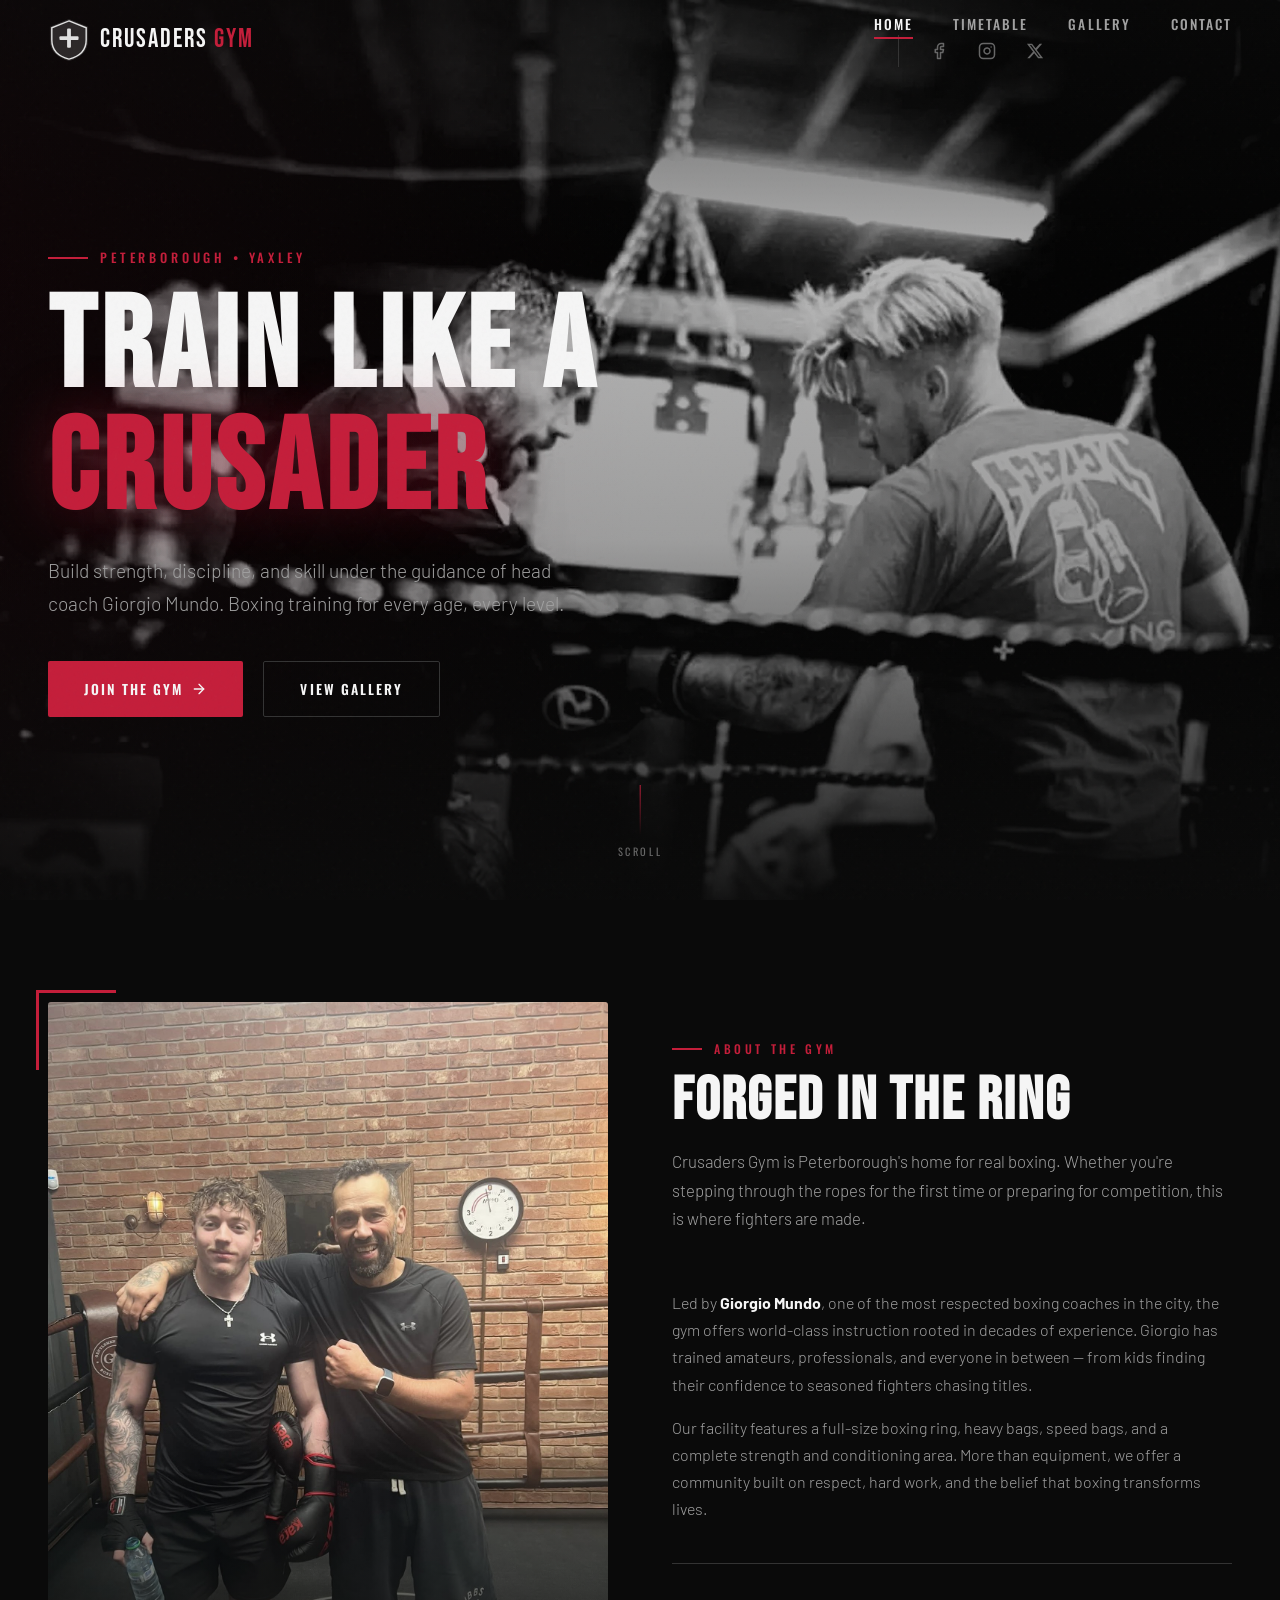
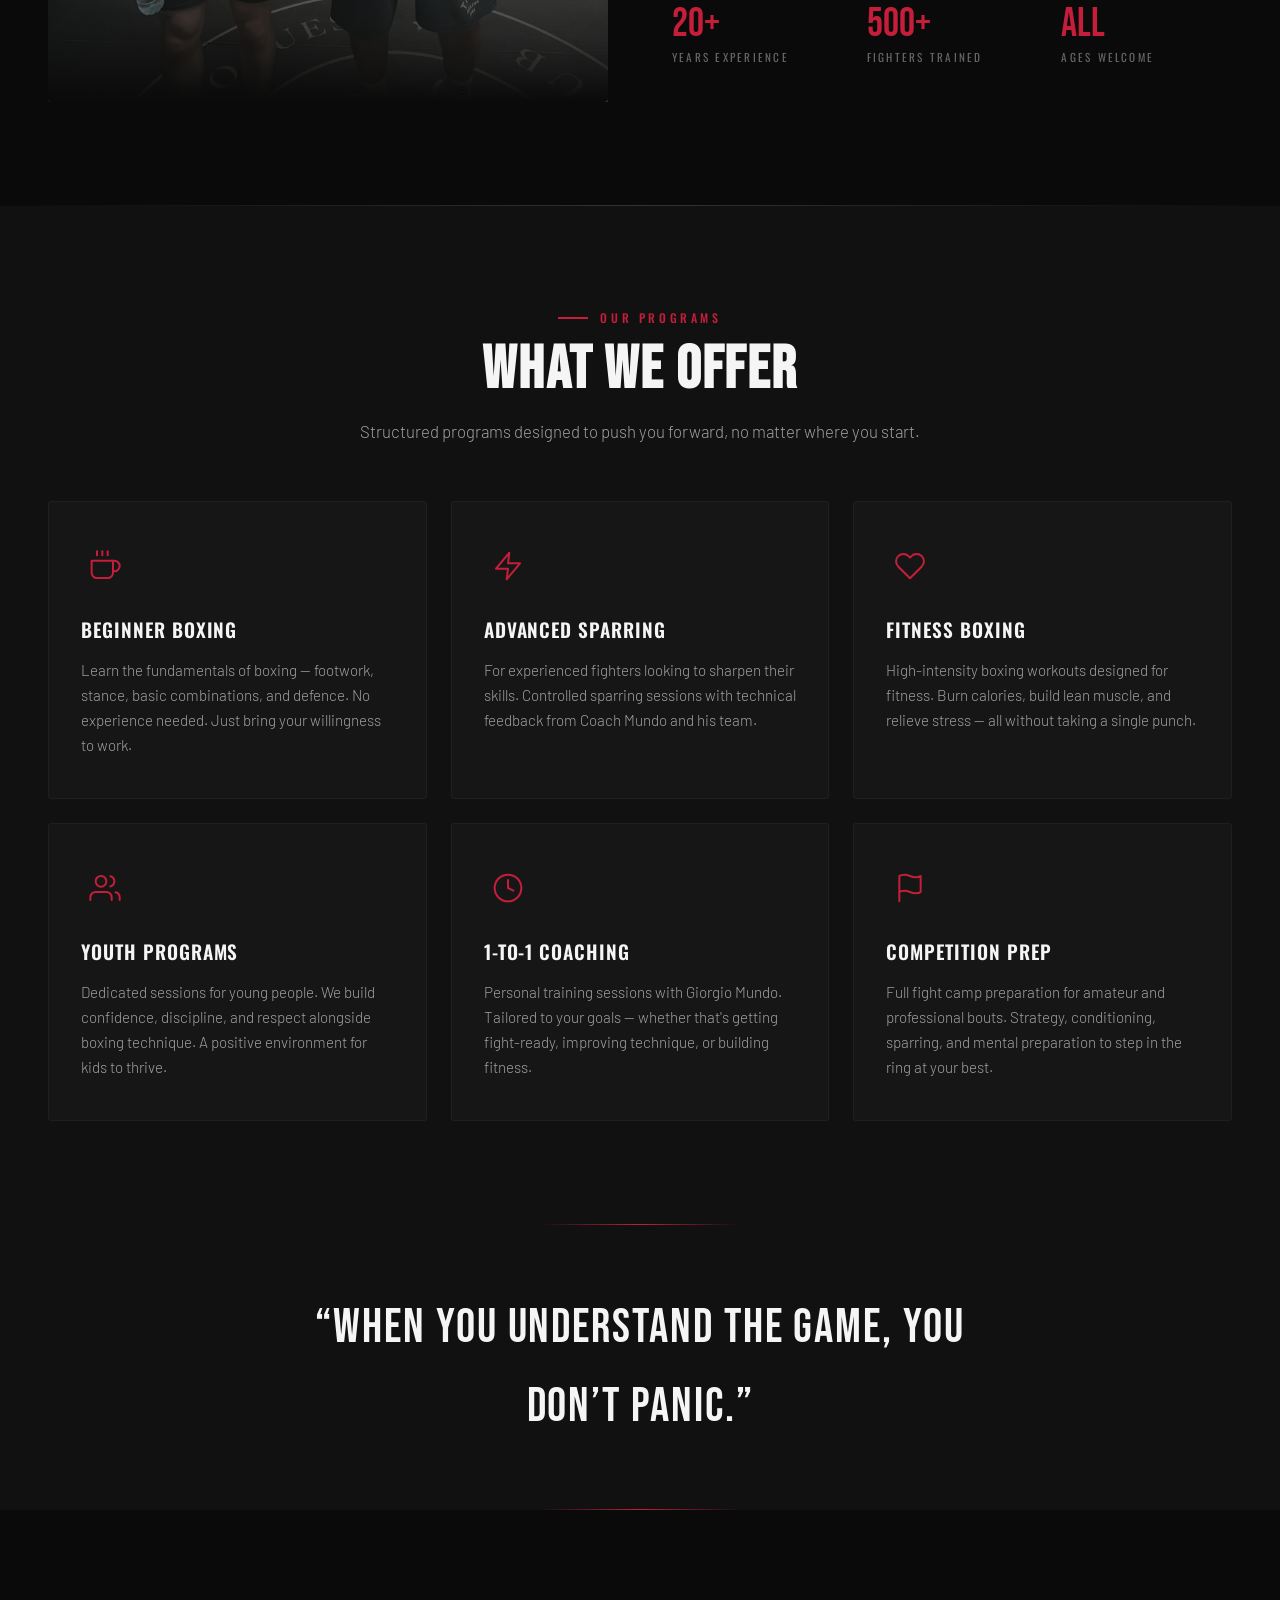
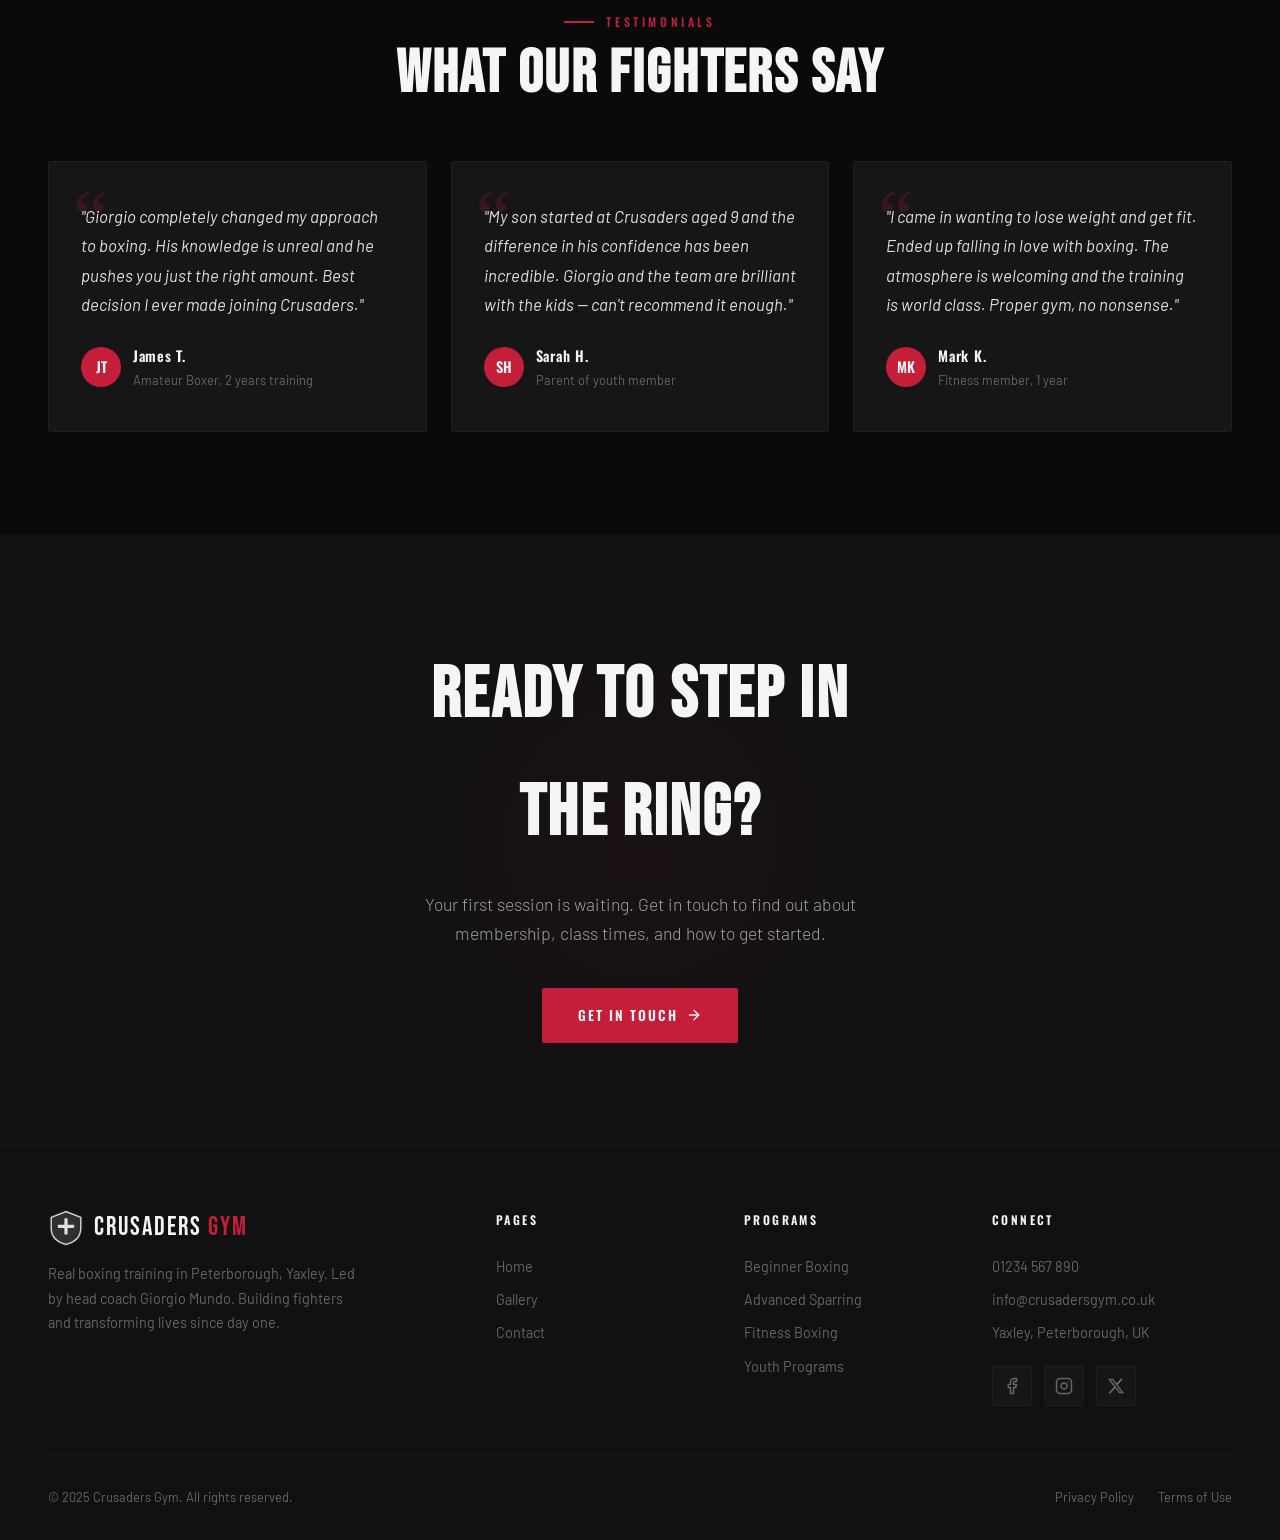
==== index.html @ d71485a3 "Initial commit from local folder with all website files and recent updates" ====
<!DOCTYPE html>
<html lang="en">
<head>
  <meta charset="UTF-8">
  <meta name="viewport" content="width=device-width, initial-scale=1.0">
  <title>Crusaders Gym — Boxing & Fitness in Peterborough, Yaxley</title>
  <meta name="description" content="Crusaders Gym in Peterborough, Yaxley — led by head coach Giorgio Mundo. Expert boxing training for all ages and levels. Build strength, discipline, and skill.">
  <meta name="keywords" content="boxing gym Peterborough, Giorgio Mundo coach, Yaxley boxing, boxing training, fitness boxing, amateur boxing, professional boxing, youth boxing Peterborough">
  <meta name="author" content="Crusaders Gym">

  <!-- Open Graph -->
  <meta property="og:title" content="Crusaders Gym — Train Like a Crusader">
  <meta property="og:description" content="Expert boxing training in Peterborough, Yaxley. Led by head coach Giorgio Mundo. All ages, all levels.">
  <meta property="og:image" content="images/hero.jpg">
  <meta property="og:url" content="https://crusadersgym.co.uk">
  <meta property="og:type" content="website">

  <!-- Twitter Card -->
  <meta name="twitter:card" content="summary_large_image">
  <meta name="twitter:title" content="Crusaders Gym — Train Like a Crusader">
  <meta name="twitter:description" content="Expert boxing training in Peterborough, Yaxley. Led by head coach Giorgio Mundo.">
  <meta name="twitter:image" content="images/hero.jpg">

  <!-- Favicon placeholder -->
  <link rel="icon" type="image/svg+xml" href="data:image/svg+xml,%3Csvg xmlns='http://www.w3.org/2000/svg' viewBox='0 0 100 100'%3E%3Ctext y='.9em' font-size='90'%3E🥊%3C/text%3E%3C/svg%3E">

  <link rel="stylesheet" href="css/styles.css">
</head>
<body>

  <!-- ========== NAVIGATION ========== -->
  <nav class="navbar" role="navigation" aria-label="Main navigation">
    <div class="container">
      <a href="index.html" class="nav-logo" aria-label="Crusaders Gym Home">
        <!-- Shield / Cross icon -->
        <svg class="nav-logo-icon" viewBox="0 0 40 44" xmlns="http://www.w3.org/2000/svg" aria-hidden="true">
          <path d="M20 0L40 8v14c0 12-8.5 19-20 22C8.5 41 0 34 0 22V8L20 0z" fill="currentColor" opacity="0.15"/>
          <path d="M20 2L38 9.2v12.8c0 11-7.8 17.4-18 20-10.2-2.6-18-9-18-20V9.2L20 2z" fill="none" stroke="currentColor" stroke-width="1.5"/>
          <rect x="18" y="10" width="4" height="20" rx="1" fill="currentColor"/>
          <rect x="10" y="18" width="20" height="4" rx="1" fill="currentColor"/>
        </svg>
        <div class="nav-logo-text">CRUSADERS <span>GYM</span></div>
      </a>

      <button class="nav-toggle" aria-label="Toggle navigation" aria-expanded="false">
        <span></span><span></span><span></span>
      </button>

      <div class="nav-menu">
        <div class="nav-links">
          <a href="index.html" class="active">Home</a>
          <a href="timetable.html">Timetable</a>
          <a href="gallery.html">Gallery</a>
          <a href="contact.html">Contact</a>
        </div>
        <div class="nav-social">
          <a href="#" aria-label="Facebook" target="_blank" rel="noopener noreferrer">
            <svg viewBox="0 0 24 24" fill="none" stroke="currentColor" stroke-width="2" stroke-linecap="round" stroke-linejoin="round"><path d="M18 2h-3a5 5 0 0 0-5 5v3H7v4h3v8h4v-8h3l1-4h-4V7a1 1 0 0 1 1-1h3z"></path></svg>
          </a>
          <a href="#" aria-label="Instagram" target="_blank" rel="noopener noreferrer">
            <svg viewBox="0 0 24 24" fill="none" stroke="currentColor" stroke-width="2" stroke-linecap="round" stroke-linejoin="round"><rect x="2" y="2" width="20" height="20" rx="5" ry="5"></rect><path d="M16 11.37A4 4 0 1 1 12.63 8 4 4 0 0 1 16 11.37z"></path><line x1="17.5" y1="6.5" x2="17.51" y2="6.5"></line></svg>
          </a>
          <a href="#" aria-label="X (Twitter)" target="_blank" rel="noopener noreferrer">
            <svg viewBox="0 0 24 24" fill="currentColor"><path d="M18.244 2.25h3.308l-7.227 8.26 8.502 11.24H16.17l-5.214-6.817L4.99 21.75H1.68l7.73-8.835L1.254 2.25H8.08l4.713 6.231zm-1.161 17.52h1.833L7.084 4.126H5.117z"/></svg>
          </a>
        </div>
      </div>
    </div>
  </nav>

  <!-- ========== HERO ========== -->
  <section class="hero" aria-label="Welcome to Crusaders Gym">
    <div class="hero-bg">
      <img src="images/hero.webp" alt="Boxing training at Crusaders Gym" width="1920" height="1080">
    </div>
    <div class="container hero-content">
      <div class="hero-label">Peterborough &bull; Yaxley</div>
      <h1 class="hero-title">
        TRAIN LIKE A<br>
        <span>CRUSADER</span>
      </h1>
      <p class="hero-subtitle">Build strength, discipline, and skill under the guidance of head coach Giorgio Mundo. Boxing training for every age, every level.</p>
      <div class="hero-cta-group">
        <a href="contact.html" class="btn btn-primary">
          Join the Gym
          <svg viewBox="0 0 24 24" fill="none" stroke="currentColor" stroke-width="2" stroke-linecap="round" stroke-linejoin="round"><line x1="5" y1="12" x2="19" y2="12"></line><polyline points="12 5 19 12 12 19"></polyline></svg>
        </a>
        <a href="gallery.html" class="btn btn-outline">View Gallery</a>
      </div>
    </div>
    <div class="hero-scroll" aria-hidden="true">
      <div class="hero-scroll-line"></div>
      <span>Scroll</span>
    </div>
  </section>

  <!-- ========== ABOUT ========== -->
  <section class="section about" id="about">
    <div class="container">
      <div class="about-grid">
        <div class="about-image-wrapper reveal">
          <div class="about-image-accent" aria-hidden="true"></div>
          <div class="about-image">
            <img src="images/gallery-02.jpg" alt="Giorgio Mundo coaching a young boxer at Crusaders Gym" loading="lazy" width="600" height="750">
          </div>
        </div>
        <div>
          <div class="section-header reveal">
            <div class="section-label">About the Gym</div>
            <h2 class="section-title">FORGED IN THE RING</h2>
            <p class="section-desc">Crusaders Gym is Peterborough's home for real boxing. Whether you're stepping through the ropes for the first time or preparing for competition, this is where fighters are made.</p>
          </div>
          <div class="reveal reveal-delay-1">
            <p style="color: var(--color-gray-300); margin-bottom: 1rem; font-weight: 300; line-height: 1.7;">
              Led by <strong style="color: var(--color-white);">Giorgio Mundo</strong>, one of the most respected boxing coaches in the city, the gym offers world-class instruction rooted in decades of experience. Giorgio has trained amateurs, professionals, and everyone in between — from kids finding their confidence to seasoned fighters chasing titles.
            </p>
            <p style="color: var(--color-gray-300); font-weight: 300; line-height: 1.7;">
              Our facility features a full-size boxing ring, heavy bags, speed bags, and a complete strength and conditioning area. More than equipment, we offer a community built on respect, hard work, and the belief that boxing transforms lives.
            </p>
          </div>
          <div class="about-stats reveal reveal-delay-2">
            <div>
              <div class="about-stat-number">20+</div>
              <div class="about-stat-label">Years Experience</div>
            </div>
            <div>
              <div class="about-stat-number">500+</div>
              <div class="about-stat-label">Fighters Trained</div>
            </div>
            <div>
              <div class="about-stat-number">All</div>
              <div class="about-stat-label">Ages Welcome</div>
            </div>
          </div>
        </div>
      </div>
    </div>
  </section>

  <div class="section-divider"></div>

  <!-- ========== SERVICES ========== -->
  <section class="section services" id="services">
    <div class="container">
      <div class="section-header reveal" style="text-align:center; max-width:600px; margin-left:auto; margin-right:auto;">
        <div class="section-label" style="justify-content:center;">Our Programs</div>
        <h2 class="section-title">WHAT WE OFFER</h2>
        <p class="section-desc" style="margin-left:auto; margin-right:auto;">Structured programs designed to push you forward, no matter where you start.</p>
      </div>

      <div class="services-grid">
        <!-- Card 1 -->
        <div class="service-card reveal">
          <div class="service-icon" aria-hidden="true">
            <svg viewBox="0 0 24 24" fill="none" stroke="currentColor" stroke-width="1.5" stroke-linecap="round" stroke-linejoin="round"><path d="M18 8h1a4 4 0 0 1 0 8h-1"></path><path d="M2 8h16v9a4 4 0 0 1-4 4H6a4 4 0 0 1-4-4V8z"></path><line x1="6" y1="1" x2="6" y2="4"></line><line x1="10" y1="1" x2="10" y2="4"></line><line x1="14" y1="1" x2="14" y2="4"></line></svg>
          </div>
          <h3>Beginner Boxing</h3>
          <p>Learn the fundamentals of boxing — footwork, stance, basic combinations, and defence. No experience needed. Just bring your willingness to work.</p>
        </div>

        <!-- Card 2 -->
        <div class="service-card reveal reveal-delay-1">
          <div class="service-icon" aria-hidden="true">
            <svg viewBox="0 0 24 24" fill="none" stroke="currentColor" stroke-width="1.5" stroke-linecap="round" stroke-linejoin="round"><polygon points="13 2 3 14 12 14 11 22 21 10 12 10 13 2"></polygon></svg>
          </div>
          <h3>Advanced Sparring</h3>
          <p>For experienced fighters looking to sharpen their skills. Controlled sparring sessions with technical feedback from Coach Mundo and his team.</p>
        </div>

        <!-- Card 3 -->
        <div class="service-card reveal reveal-delay-2">
          <div class="service-icon" aria-hidden="true">
            <svg viewBox="0 0 24 24" fill="none" stroke="currentColor" stroke-width="1.5" stroke-linecap="round" stroke-linejoin="round"><path d="M20.84 4.61a5.5 5.5 0 0 0-7.78 0L12 5.67l-1.06-1.06a5.5 5.5 0 0 0-7.78 7.78l1.06 1.06L12 21.23l7.78-7.78 1.06-1.06a5.5 5.5 0 0 0 0-7.78z"></path></svg>
          </div>
          <h3>Fitness Boxing</h3>
          <p>High-intensity boxing workouts designed for fitness. Burn calories, build lean muscle, and relieve stress — all without taking a single punch.</p>
        </div>

        <!-- Card 4 -->
        <div class="service-card reveal reveal-delay-3">
          <div class="service-icon" aria-hidden="true">
            <svg viewBox="0 0 24 24" fill="none" stroke="currentColor" stroke-width="1.5" stroke-linecap="round" stroke-linejoin="round"><path d="M17 21v-2a4 4 0 0 0-4-4H5a4 4 0 0 0-4 4v2"></path><circle cx="9" cy="7" r="4"></circle><path d="M23 21v-2a4 4 0 0 0-3-3.87"></path><path d="M16 3.13a4 4 0 0 1 0 7.75"></path></svg>
          </div>
          <h3>Youth Programs</h3>
          <p>Dedicated sessions for young people. We build confidence, discipline, and respect alongside boxing technique. A positive environment for kids to thrive.</p>
        </div>

        <!-- Card 5 -->
        <div class="service-card reveal reveal-delay-2">
          <div class="service-icon" aria-hidden="true">
            <svg viewBox="0 0 24 24" fill="none" stroke="currentColor" stroke-width="1.5" stroke-linecap="round" stroke-linejoin="round"><circle cx="12" cy="12" r="10"></circle><polyline points="12 6 12 12 16 14"></polyline></svg>
          </div>
          <h3>1-to-1 Coaching</h3>
          <p>Personal training sessions with Giorgio Mundo. Tailored to your goals — whether that's getting fight-ready, improving technique, or building fitness.</p>
        </div>

        <!-- Card 6 -->
        <div class="service-card reveal reveal-delay-3">
          <div class="service-icon" aria-hidden="true">
            <svg viewBox="0 0 24 24" fill="none" stroke="currentColor" stroke-width="1.5" stroke-linecap="round" stroke-linejoin="round"><path d="M4 15s1-1 4-1 5 2 8 2 4-1 4-1V3s-1 1-4 1-5-2-8-2-4 1-4 1z"></path><line x1="4" y1="22" x2="4" y2="15"></line></svg>
          </div>
          <h3>Competition Prep</h3>
          <p>Full fight camp preparation for amateur and professional bouts. Strategy, conditioning, sparring, and mental preparation to step in the ring at your best.</p>
        </div>
      </div>
    </div>
  </section>

  <!-- ========== QUOTE BANNER ========== -->
  <div class="quote-banner">
    <div class="container reveal">
      <p class="quote-text">&ldquo;When you understand the game, you don&rsquo;t panic.&rdquo;</p>
    </div>
  </div>

  <!-- ========== TESTIMONIALS ========== -->
  <section class="section testimonials" id="testimonials">
    <div class="container">
      <div class="section-header reveal" style="text-align:center; max-width:600px; margin-left:auto; margin-right:auto;">
        <div class="section-label" style="justify-content:center;">Testimonials</div>
        <h2 class="section-title">WHAT OUR FIGHTERS SAY</h2>
      </div>

      <div class="testimonials-track">
        <div class="testimonial-card reveal">
          <p class="testimonial-text">"Giorgio completely changed my approach to boxing. His knowledge is unreal and he pushes you just the right amount. Best decision I ever made joining Crusaders."</p>
          <div class="testimonial-author">
            <div class="testimonial-avatar">JT</div>
            <div>
              <div class="testimonial-name">James T.</div>
              <div class="testimonial-role">Amateur Boxer, 2 years training</div>
            </div>
          </div>
        </div>

        <div class="testimonial-card reveal reveal-delay-1">
          <p class="testimonial-text">"My son started at Crusaders aged 9 and the difference in his confidence has been incredible. Giorgio and the team are brilliant with the kids — can't recommend it enough."</p>
          <div class="testimonial-author">
            <div class="testimonial-avatar">SH</div>
            <div>
              <div class="testimonial-name">Sarah H.</div>
              <div class="testimonial-role">Parent of youth member</div>
            </div>
          </div>
        </div>

        <div class="testimonial-card reveal reveal-delay-2">
          <p class="testimonial-text">"I came in wanting to lose weight and get fit. Ended up falling in love with boxing. The atmosphere is welcoming and the training is world class. Proper gym, no nonsense."</p>
          <div class="testimonial-author">
            <div class="testimonial-avatar">MK</div>
            <div>
              <div class="testimonial-name">Mark K.</div>
              <div class="testimonial-role">Fitness member, 1 year</div>
            </div>
          </div>
        </div>
      </div>
    </div>
  </section>

  <!-- ========== CTA ========== -->
  <section class="section cta-section">
    <div class="container reveal">
      <h2 class="cta-title">READY TO STEP IN<br>THE RING?</h2>
      <p class="cta-text">Your first session is waiting. Get in touch to find out about membership, class times, and how to get started.</p>
      <a href="contact.html" class="btn btn-primary">
        Get In Touch
        <svg viewBox="0 0 24 24" fill="none" stroke="currentColor" stroke-width="2" stroke-linecap="round" stroke-linejoin="round"><line x1="5" y1="12" x2="19" y2="12"></line><polyline points="12 5 19 12 12 19"></polyline></svg>
      </a>
    </div>
  </section>

  <!-- ========== FOOTER ========== -->
  <footer class="footer" role="contentinfo">
    <div class="container">
      <div class="footer-top">
        <div>
          <a href="index.html" class="nav-logo" aria-label="Crusaders Gym Home">
            <svg class="nav-logo-icon" viewBox="0 0 40 44" xmlns="http://www.w3.org/2000/svg" aria-hidden="true" style="width:36px;height:36px;">
              <path d="M20 0L40 8v14c0 12-8.5 19-20 22C8.5 41 0 34 0 22V8L20 0z" fill="currentColor" opacity="0.15"/>
              <path d="M20 2L38 9.2v12.8c0 11-7.8 17.4-18 20-10.2-2.6-18-9-18-20V9.2L20 2z" fill="none" stroke="currentColor" stroke-width="1.5"/>
              <rect x="18" y="10" width="4" height="20" rx="1" fill="currentColor"/>
              <rect x="10" y="18" width="20" height="4" rx="1" fill="currentColor"/>
            </svg>
            <div class="nav-logo-text">CRUSADERS <span>GYM</span></div>
          </a>
          <p class="footer-brand-text">Real boxing training in Peterborough, Yaxley. Led by head coach Giorgio Mundo. Building fighters and transforming lives since day one.</p>
        </div>
        <div>
          <div class="footer-heading">Pages</div>
          <div class="footer-links">
            <a href="index.html">Home</a>
            <a href="gallery.html">Gallery</a>
            <a href="contact.html">Contact</a>
          </div>
        </div>
        <div>
          <div class="footer-heading">Programs</div>
          <div class="footer-links">
            <a href="contact.html">Beginner Boxing</a>
            <a href="contact.html">Advanced Sparring</a>
            <a href="contact.html">Fitness Boxing</a>
            <a href="contact.html">Youth Programs</a>
          </div>
        </div>
        <div>
          <div class="footer-heading">Connect</div>
          <div class="footer-links">
            <a href="tel:+441234567890">01234 567 890</a>
            <a href="mailto:info@crusadersgym.co.uk">info@crusadersgym.co.uk</a>
            <a>Yaxley, Peterborough, UK</a>
          </div>
          <div class="footer-social">
            <a href="#" aria-label="Facebook" target="_blank" rel="noopener noreferrer">
              <svg viewBox="0 0 24 24" fill="none" stroke="currentColor" stroke-width="2" stroke-linecap="round" stroke-linejoin="round"><path d="M18 2h-3a5 5 0 0 0-5 5v3H7v4h3v8h4v-8h3l1-4h-4V7a1 1 0 0 1 1-1h3z"></path></svg>
            </a>
            <a href="#" aria-label="Instagram" target="_blank" rel="noopener noreferrer">
              <svg viewBox="0 0 24 24" fill="none" stroke="currentColor" stroke-width="2" stroke-linecap="round" stroke-linejoin="round"><rect x="2" y="2" width="20" height="20" rx="5" ry="5"></rect><path d="M16 11.37A4 4 0 1 1 12.63 8 4 4 0 0 1 16 11.37z"></path><line x1="17.5" y1="6.5" x2="17.51" y2="6.5"></line></svg>
            </a>
            <a href="#" aria-label="X (Twitter)" target="_blank" rel="noopener noreferrer">
              <svg viewBox="0 0 24 24" fill="currentColor"><path d="M18.244 2.25h3.308l-7.227 8.26 8.502 11.24H16.17l-5.214-6.817L4.99 21.75H1.68l7.73-8.835L1.254 2.25H8.08l4.713 6.231zm-1.161 17.52h1.833L7.084 4.126H5.117z"/></svg>
            </a>
          </div>
        </div>
      </div>
      <div class="footer-bottom">
        <p class="footer-copy">&copy; 2025 Crusaders Gym. All rights reserved.</p>
        <div class="footer-legal">
          <a href="#">Privacy Policy</a>
          <a href="#">Terms of Use</a>
        </div>
      </div>
    </div>
  </footer>

  <script src="js/script.js"></script>
</body>
</html>
---- css/styles.css ----
/* ============================================
   CRUSADERS GYM - Peterborough, Yaxley
   Main Stylesheet
   ============================================ */

/* --- Google Fonts Import --- */
@import url('https://fonts.googleapis.com/css2?family=Oswald:wght@300;400;500;600;700&family=Barlow:wght@300;400;500;600;700&family=Bebas+Neue&display=swap');

/* --- CSS Custom Properties --- */
:root {
  --color-bg: #0a0a0a;
  --color-bg-alt: #111111;
  --color-bg-card: #161616;
  --color-bg-card-hover: #1c1c1c;
  --color-red: #c41e3a;
  --color-red-dark: #9a1830;
  --color-red-glow: rgba(196, 30, 58, 0.35);
  --color-gold: #d4a853;
  --color-gold-dim: rgba(212, 168, 83, 0.15);
  --color-white: #f5f5f5;
  --color-gray-100: #e0e0e0;
  --color-gray-300: #a0a0a0;
  --color-gray-500: #666666;
  --color-gray-700: #333333;
  --color-gray-900: #1a1a1a;

  --font-heading: 'Oswald', sans-serif;
  --font-display: 'Bebas Neue', sans-serif;
  --font-body: 'Barlow', sans-serif;

  --nav-height: 80px;
  --max-width: 1280px;
  --section-pad: clamp(4rem, 8vw, 8rem);

  --ease-out-expo: cubic-bezier(0.16, 1, 0.3, 1);
  --ease-out-back: cubic-bezier(0.34, 1.56, 0.64, 1);
}

/* --- Reset & Base --- */
*,
*::before,
*::after {
  margin: 0;
  padding: 0;
  box-sizing: border-box;
}

html {
  scroll-behavior: smooth;
  -webkit-text-size-adjust: 100%;
}

body {
  font-family: var(--font-body);
  font-weight: 400;
  color: var(--color-gray-100);
  background-color: var(--color-bg);
  line-height: 1.65;
  overflow-x: hidden;
  -webkit-font-smoothing: antialiased;
  -moz-osx-font-smoothing: grayscale;
}

img {
  display: block;
  max-width: 100%;
  height: auto;
}

a {
  color: inherit;
  text-decoration: none;
}

ul, ol {
  list-style: none;
}

button {
  border: none;
  background: none;
  cursor: pointer;
  font-family: inherit;
  color: inherit;
}

::selection {
  background: var(--color-red);
  color: var(--color-white);
}

/* --- Utility --- */
.container {
  width: 100%;
  max-width: var(--max-width);
  margin: 0 auto;
  padding: 0 clamp(1.25rem, 4vw, 3rem);
}

.sr-only {
  position: absolute;
  width: 1px;
  height: 1px;
  padding: 0;
  margin: -1px;
  overflow: hidden;
  clip: rect(0, 0, 0, 0);
  white-space: nowrap;
  border: 0;
}

/* --- Grain Overlay (atmospheric texture) --- */
body::after {
  content: '';
  position: fixed;
  inset: 0;
  background-image: url("data:image/svg+xml,%3Csvg viewBox='0 0 256 256' xmlns='http://www.w3.org/2000/svg'%3E%3Cfilter id='n'%3E%3CfeTurbulence type='fractalNoise' baseFrequency='0.85' numOctaves='4' stitchTiles='stitch'/%3E%3C/filter%3E%3Crect width='100%25' height='100%25' filter='url(%23n)' opacity='0.04'/%3E%3C/svg%3E");
  pointer-events: none;
  z-index: 9999;
  opacity: 0.5;
}

/* ============================================
   NAVIGATION
   ============================================ */
.navbar {
  position: fixed;
  top: 0;
  left: 0;
  width: 100%;
  height: var(--nav-height);
  z-index: 1000;
  transition: background 0.4s ease, box-shadow 0.4s ease;
}

.navbar.scrolled {
  background: rgba(10, 10, 10, 0.95);
  backdrop-filter: blur(12px);
  -webkit-backdrop-filter: blur(12px);
  box-shadow: 0 1px 0 rgba(196, 30, 58, 0.2);
}

.navbar .container {
  display: flex;
  align-items: center;
  justify-content: space-between;
  height: 100%;
}

.nav-logo {
  display: flex;
  align-items: center;
  gap: 0.6rem;
  z-index: 1001;
}

.nav-logo-icon {
  width: 42px;
  height: 42px;
  fill: var(--color-red);
  transition: transform 0.3s var(--ease-out-back);
}

.nav-logo:hover .nav-logo-icon {
  transform: scale(1.1);
}

.nav-logo-text {
  font-family: var(--font-display);
  font-size: 1.6rem;
  letter-spacing: 0.08em;
  color: var(--color-white);
  line-height: 1;
}

.nav-logo-text span {
  color: var(--color-red);
}

.nav-links {
  display: flex;
  align-items: center;
  gap: 2.5rem;
}

.nav-links a {
  font-family: var(--font-heading);
  font-size: 0.85rem;
  font-weight: 500;
  letter-spacing: 0.15em;
  text-transform: uppercase;
  color: var(--color-gray-300);
  position: relative;
  transition: color 0.3s ease;
}

.nav-links a::after {
  content: '';
  position: absolute;
  bottom: -4px;
  left: 0;
  width: 0;
  height: 2px;
  background: var(--color-red);
  transition: width 0.3s var(--ease-out-expo);
}

.nav-links a:hover,
.nav-links a.active {
  color: var(--color-white);
}

.nav-links a:hover::after,
.nav-links a.active::after {
  width: 100%;
}

.nav-social {
  display: flex;
  gap: 1rem;
  margin-left: 1.5rem;
  padding-left: 1.5rem;
  border-left: 1px solid var(--color-gray-700);
}

.nav-social a {
  display: flex;
  align-items: center;
  justify-content: center;
  width: 32px;
  height: 32px;
  color: var(--color-gray-500);
  transition: color 0.3s ease, transform 0.3s var(--ease-out-back);
}

.nav-social a:hover {
  color: var(--color-red);
  transform: translateY(-2px);
}

.nav-social svg {
  width: 18px;
  height: 18px;
}

/* Mobile Menu Toggle */
.nav-toggle {
  display: none;
  flex-direction: column;
  gap: 5px;
  width: 28px;
  padding: 4px 0;
  z-index: 1001;
}

.nav-toggle span {
  display: block;
  height: 2px;
  background: var(--color-white);
  border-radius: 2px;
  transition: transform 0.3s ease, opacity 0.3s ease;
}

.nav-toggle.active span:nth-child(1) {
  transform: translateY(7px) rotate(45deg);
}

.nav-toggle.active span:nth-child(2) {
  opacity: 0;
}

.nav-toggle.active span:nth-child(3) {
  transform: translateY(-7px) rotate(-45deg);
}

/* Mobile Nav */
@media (max-width: 900px) {
  .nav-toggle {
    display: flex;
  }

  .nav-menu {
    position: fixed;
    inset: 0;
    background: rgba(10, 10, 10, 0.98);
    backdrop-filter: blur(20px);
    display: flex;
    flex-direction: column;
    align-items: center;
    justify-content: center;
    gap: 0;
    opacity: 0;
    visibility: hidden;
    transition: opacity 0.4s ease, visibility 0.4s ease;
    z-index: 1000;
  }

  .nav-menu.open {
    opacity: 1;
    visibility: visible;
  }

  .nav-links {
    flex-direction: column;
    gap: 0;
  }

  .nav-links a {
    font-size: 2rem;
    font-family: var(--font-display);
    letter-spacing: 0.12em;
    padding: 0.8rem 0;
    transform: translateY(20px);
    opacity: 0;
    transition: color 0.3s ease, transform 0.5s var(--ease-out-expo), opacity 0.5s ease;
  }

  .nav-menu.open .nav-links a {
    transform: translateY(0);
    opacity: 1;
  }

  .nav-menu.open .nav-links a:nth-child(1) { transition-delay: 0.1s; }
  .nav-menu.open .nav-links a:nth-child(2) { transition-delay: 0.15s; }
  .nav-menu.open .nav-links a:nth-child(3) { transition-delay: 0.2s; }

  .nav-social {
    margin-left: 0;
    padding-left: 0;
    border-left: none;
    margin-top: 2rem;
    padding-top: 2rem;
    border-top: 1px solid var(--color-gray-700);
    transform: translateY(20px);
    opacity: 0;
    transition: transform 0.5s var(--ease-out-expo) 0.3s, opacity 0.5s ease 0.3s;
  }

  .nav-menu.open .nav-social {
    transform: translateY(0);
    opacity: 1;
  }
}

/* ============================================
   HERO SECTION
   ============================================ */
.hero {
  position: relative;
  min-height: 100vh;
  display: flex;
  align-items: center;
  overflow: hidden;
}

.hero-bg {
  position: absolute;
  inset: 0;
  z-index: 0;
}

.hero-bg img {
  width: 100%;
  height: 100%;
  object-fit: cover;
  object-position: center 30%;
  filter: grayscale(0.3) contrast(1.1);
}

.hero-bg::after {
  content: '';
  position: absolute;
  inset: 0;
  background:
    linear-gradient(180deg,
      rgba(10,10,10,0.7) 0%,
      rgba(10,10,10,0.3) 30%,
      rgba(10,10,10,0.4) 60%,
      rgba(10,10,10,0.95) 100%
    ),
    linear-gradient(90deg,
      rgba(196,30,58,0.08) 0%,
      transparent 50%
    );
}

.hero-content {
  position: relative;
  z-index: 1;
  padding-top: calc(var(--nav-height) + 3rem);
  padding-bottom: 4rem;
}

.hero-label {
  font-family: var(--font-heading);
  font-size: 0.8rem;
  font-weight: 500;
  letter-spacing: 0.3em;
  text-transform: uppercase;
  color: var(--color-red);
  margin-bottom: 1.25rem;
  display: flex;
  align-items: center;
  gap: 0.75rem;
}

.hero-label::before {
  content: '';
  width: 40px;
  height: 2px;
  background: var(--color-red);
}

.hero-title {
  font-family: var(--font-display);
  font-size: clamp(3.5rem, 10vw, 8rem);
  line-height: 0.95;
  letter-spacing: 0.04em;
  color: var(--color-white);
  margin-bottom: 1.5rem;
}

.hero-title span {
  display: block;
  color: var(--color-red);
  text-shadow: 0 0 60px var(--color-red-glow);
}

.hero-subtitle {
  font-family: var(--font-body);
  font-size: clamp(1rem, 2vw, 1.2rem);
  font-weight: 300;
  color: var(--color-gray-300);
  max-width: 520px;
  margin-bottom: 2.5rem;
  line-height: 1.7;
}

.hero-cta-group {
  display: flex;
  gap: 1.25rem;
  flex-wrap: wrap;
}

/* Scroll Indicator */
.hero-scroll {
  position: absolute;
  bottom: 2.5rem;
  left: 50%;
  transform: translateX(-50%);
  z-index: 2;
  display: flex;
  flex-direction: column;
  align-items: center;
  gap: 0.5rem;
  color: var(--color-gray-500);
  font-family: var(--font-heading);
  font-size: 0.65rem;
  letter-spacing: 0.25em;
  text-transform: uppercase;
}

.hero-scroll-line {
  width: 1px;
  height: 50px;
  background: linear-gradient(to bottom, var(--color-red), transparent);
  animation: scrollPulse 2s ease-in-out infinite;
}

@keyframes scrollPulse {
  0%, 100% { opacity: 0.3; transform: scaleY(0.6); }
  50% { opacity: 1; transform: scaleY(1); }
}

/* ============================================
   BUTTONS
   ============================================ */
.btn {
  display: inline-flex;
  align-items: center;
  justify-content: center;
  gap: 0.5rem;
  font-family: var(--font-heading);
  font-size: 0.85rem;
  font-weight: 600;
  letter-spacing: 0.15em;
  text-transform: uppercase;
  padding: 1rem 2.25rem;
  border-radius: 2px;
  transition: all 0.3s var(--ease-out-expo);
  position: relative;
  overflow: hidden;
}

.btn-primary {
  background: var(--color-red);
  color: var(--color-white);
  box-shadow: 0 0 0 0 var(--color-red-glow);
}

.btn-primary:hover {
  background: var(--color-red-dark);
  box-shadow: 0 8px 40px var(--color-red-glow);
  transform: translateY(-2px);
}

.btn-outline {
  background: transparent;
  color: var(--color-white);
  border: 1px solid var(--color-gray-700);
}

.btn-outline:hover {
  border-color: var(--color-red);
  color: var(--color-red);
  transform: translateY(-2px);
}

.btn svg {
  width: 16px;
  height: 16px;
  transition: transform 0.3s ease;
}

.btn:hover svg {
  transform: translateX(3px);
}

/* ============================================
   SECTION COMMONS
   ============================================ */
.section {
  padding: var(--section-pad) 0;
  position: relative;
}

.section-header {
  margin-bottom: 3.5rem;
}

.section-label {
  font-family: var(--font-heading);
  font-size: 0.75rem;
  font-weight: 500;
  letter-spacing: 0.3em;
  text-transform: uppercase;
  color: var(--color-red);
  margin-bottom: 0.75rem;
  display: flex;
  align-items: center;
  gap: 0.75rem;
}

.section-label::before {
  content: '';
  width: 30px;
  height: 2px;
  background: var(--color-red);
}

.section-title {
  font-family: var(--font-display);
  font-size: clamp(2.2rem, 5vw, 3.8rem);
  letter-spacing: 0.03em;
  color: var(--color-white);
  line-height: 1;
}

.section-desc {
  font-size: 1.05rem;
  color: var(--color-gray-300);
  max-width: 580px;
  margin-top: 1rem;
  font-weight: 300;
  line-height: 1.7;
}

/* Divider line between sections */
.section-divider {
  width: 100%;
  height: 1px;
  background: linear-gradient(90deg, transparent, var(--color-gray-700), transparent);
}

/* ============================================
   ABOUT SECTION
   ============================================ */
.about {
  background: var(--color-bg);
}

.about-grid {
  display: grid;
  grid-template-columns: 1fr 1fr;
  gap: 4rem;
  align-items: center;
}

.about-image-wrapper {
  position: relative;
}

.about-image {
  border-radius: 3px;
  overflow: hidden;
  position: relative;
}

.about-image img {
  width: 100%;
  aspect-ratio: 4/5;
  object-fit: cover;
  filter: grayscale(0.2);
  transition: filter 0.4s ease;
}

.about-image:hover img {
  filter: grayscale(0);
}

.about-image::after {
  content: '';
  position: absolute;
  bottom: 0;
  left: 0;
  right: 0;
  height: 40%;
  background: linear-gradient(to top, var(--color-bg), transparent);
}

.about-image-accent {
  position: absolute;
  top: -12px;
  left: -12px;
  width: 80px;
  height: 80px;
  border-left: 3px solid var(--color-red);
  border-top: 3px solid var(--color-red);
}

.about-stats {
  display: grid;
  grid-template-columns: repeat(3, 1fr);
  gap: 1.5rem;
  margin-top: 2.5rem;
  padding-top: 2.5rem;
  border-top: 1px solid var(--color-gray-700);
}

.about-stat-number {
  font-family: var(--font-display);
  font-size: 2.5rem;
  color: var(--color-red);
  line-height: 1;
  margin-bottom: 0.25rem;
}

.about-stat-label {
  font-family: var(--font-heading);
  font-size: 0.7rem;
  letter-spacing: 0.2em;
  text-transform: uppercase;
  color: var(--color-gray-500);
}

@media (max-width: 768px) {
  .about-grid {
    grid-template-columns: 1fr;
    gap: 2.5rem;
  }

  .about-stats {
    grid-template-columns: repeat(3, 1fr);
  }
}

/* ============================================
   SERVICES / PROGRAMS SECTION
   ============================================ */
.services {
  background: var(--color-bg-alt);
}

.services-grid {
  display: grid;
  grid-template-columns: repeat(auto-fit, minmax(280px, 1fr));
  gap: 1.5rem;
}

.service-card {
  background: var(--color-bg-card);
  border: 1px solid rgba(255,255,255,0.04);
  border-radius: 3px;
  padding: 2.5rem 2rem;
  position: relative;
  overflow: hidden;
  transition: transform 0.4s var(--ease-out-expo), border-color 0.4s ease, box-shadow 0.4s ease;
}

.service-card::before {
  content: '';
  position: absolute;
  top: 0;
  left: 0;
  width: 100%;
  height: 3px;
  background: var(--color-red);
  transform: scaleX(0);
  transform-origin: left;
  transition: transform 0.4s var(--ease-out-expo);
}

.service-card:hover {
  transform: translateY(-4px);
  border-color: rgba(196, 30, 58, 0.15);
  box-shadow: 0 16px 48px rgba(0, 0, 0, 0.4);
}

.service-card:hover::before {
  transform: scaleX(1);
}

.service-icon {
  width: 48px;
  height: 48px;
  display: flex;
  align-items: center;
  justify-content: center;
  margin-bottom: 1.5rem;
  color: var(--color-red);
}

.service-icon svg {
  width: 32px;
  height: 32px;
}

.service-card h3 {
  font-family: var(--font-heading);
  font-size: 1.2rem;
  font-weight: 600;
  letter-spacing: 0.05em;
  text-transform: uppercase;
  color: var(--color-white);
  margin-bottom: 0.75rem;
}

.service-card p {
  font-size: 0.95rem;
  color: var(--color-gray-300);
  line-height: 1.65;
  font-weight: 300;
}

/* ============================================
   TESTIMONIALS SECTION
   ============================================ */
.testimonials {
  background: var(--color-bg);
  overflow: hidden;
}

.testimonials-track {
  display: grid;
  grid-template-columns: repeat(auto-fit, minmax(340px, 1fr));
  gap: 1.5rem;
}

.testimonial-card {
  background: var(--color-bg-card);
  border: 1px solid rgba(255,255,255,0.04);
  border-radius: 3px;
  padding: 2.5rem 2rem;
  position: relative;
}

.testimonial-card::before {
  content: '\201C';
  font-family: Georgia, serif;
  font-size: 5rem;
  line-height: 1;
  color: var(--color-red);
  opacity: 0.2;
  position: absolute;
  top: 1rem;
  left: 1.5rem;
}

.testimonial-text {
  font-size: 1.05rem;
  font-style: italic;
  color: var(--color-gray-100);
  line-height: 1.75;
  margin-bottom: 1.5rem;
  position: relative;
  z-index: 1;
}

.testimonial-author {
  display: flex;
  align-items: center;
  gap: 0.75rem;
}

.testimonial-avatar {
  width: 40px;
  height: 40px;
  border-radius: 50%;
  background: var(--color-red);
  display: flex;
  align-items: center;
  justify-content: center;
  font-family: var(--font-heading);
  font-size: 0.9rem;
  font-weight: 600;
  color: var(--color-white);
}

.testimonial-name {
  font-family: var(--font-heading);
  font-size: 0.9rem;
  font-weight: 600;
  color: var(--color-white);
  letter-spacing: 0.05em;
}

.testimonial-role {
  font-size: 0.8rem;
  color: var(--color-gray-500);
  margin-top: 0.15rem;
}

/* ============================================
   CTA SECTION
   ============================================ */
.cta-section {
  background: var(--color-bg-alt);
  text-align: center;
  position: relative;
  overflow: hidden;
}

.cta-section::before {
  content: '';
  position: absolute;
  top: 50%;
  left: 50%;
  width: 600px;
  height: 600px;
  transform: translate(-50%, -50%);
  background: radial-gradient(circle, var(--color-red-glow), transparent 70%);
  opacity: 0.15;
  pointer-events: none;
}

.cta-title {
  font-family: var(--font-display);
  font-size: clamp(2.5rem, 6vw, 4.5rem);
  letter-spacing: 0.03em;
  color: var(--color-white);
  margin-bottom: 1rem;
  position: relative;
}

.cta-text {
  font-size: 1.1rem;
  color: var(--color-gray-300);
  max-width: 500px;
  margin: 0 auto 2.5rem;
  font-weight: 300;
  position: relative;
}

/* ============================================
   GALLERY PAGE
   ============================================ */
.page-hero {
  padding-top: calc(var(--nav-height) + 4rem);
  padding-bottom: 3rem;
  background: var(--color-bg);
  text-align: center;
}

.gallery-grid {
  display: grid;
  grid-template-columns: repeat(auto-fill, minmax(300px, 1fr));
  gap: 1rem;
}

.gallery-item {
  position: relative;
  overflow: hidden;
  border-radius: 3px;
  cursor: pointer;
  aspect-ratio: 1;
}

.gallery-item img {
  width: 100%;
  height: 100%;
  object-fit: cover;
  filter: grayscale(0.3);
  transition: filter 0.5s ease, transform 0.5s var(--ease-out-expo);
}

.gallery-item::after {
  content: '';
  position: absolute;
  inset: 0;
  background: linear-gradient(to top, rgba(10,10,10,0.6), transparent 50%);
  opacity: 0;
  transition: opacity 0.3s ease;
}

.gallery-item:hover img {
  filter: grayscale(0);
  transform: scale(1.05);
}

.gallery-item:hover::after {
  opacity: 1;
}

.gallery-item-overlay {
  position: absolute;
  bottom: 0;
  left: 0;
  right: 0;
  padding: 1.5rem;
  z-index: 1;
  transform: translateY(10px);
  opacity: 0;
  transition: transform 0.4s var(--ease-out-expo), opacity 0.3s ease;
}

.gallery-item:hover .gallery-item-overlay {
  transform: translateY(0);
  opacity: 1;
}

.gallery-item-overlay span {
  font-family: var(--font-heading);
  font-size: 0.75rem;
  letter-spacing: 0.2em;
  text-transform: uppercase;
  color: var(--color-white);
}

/* Masonry-ish: make some items span 2 rows */
.gallery-item:nth-child(3n+1) {
  grid-row: span 1;
}

@media (min-width: 768px) {
  .gallery-grid {
    grid-template-columns: repeat(3, 1fr);
  }

  .gallery-item:nth-child(4) {
    grid-row: span 2;
    aspect-ratio: auto;
  }

  .gallery-item:nth-child(7) {
    grid-column: span 2;
    aspect-ratio: 2/1;
  }
}

/* Lightbox */
.lightbox {
  position: fixed;
  inset: 0;
  background: rgba(0, 0, 0, 0.95);
  z-index: 10000;
  display: flex;
  align-items: center;
  justify-content: center;
  opacity: 0;
  visibility: hidden;
  transition: opacity 0.3s ease, visibility 0.3s ease;
  cursor: zoom-out;
}

.lightbox.active {
  opacity: 1;
  visibility: visible;
}

.lightbox img {
  max-width: 90vw;
  max-height: 90vh;
  object-fit: contain;
  border-radius: 2px;
  transform: scale(0.9);
  transition: transform 0.4s var(--ease-out-expo);
}

.lightbox.active img {
  transform: scale(1);
}

.lightbox-close {
  position: absolute;
  top: 1.5rem;
  right: 1.5rem;
  width: 48px;
  height: 48px;
  display: flex;
  align-items: center;
  justify-content: center;
  color: var(--color-white);
  font-size: 1.5rem;
  cursor: pointer;
  transition: transform 0.3s ease, color 0.3s ease;
  z-index: 1;
}

.lightbox-close:hover {
  transform: rotate(90deg);
  color: var(--color-red);
}

.lightbox-nav {
  position: absolute;
  top: 50%;
  transform: translateY(-50%);
  width: 48px;
  height: 48px;
  display: flex;
  align-items: center;
  justify-content: center;
  color: var(--color-white);
  font-size: 1.5rem;
  cursor: pointer;
  transition: color 0.3s ease, transform 0.3s ease;
  z-index: 1;
}

.lightbox-prev {
  left: 1.5rem;
}

.lightbox-next {
  right: 1.5rem;
}

.lightbox-nav:hover {
  color: var(--color-red);
}

.lightbox-prev:hover {
  transform: translateY(-50%) translateX(-3px);
}

.lightbox-next:hover {
  transform: translateY(-50%) translateX(3px);
}

/* ============================================
   CONTACT PAGE
   ============================================ */
.contact-grid {
  display: grid;
  grid-template-columns: 1fr 1fr;
  gap: 4rem;
}

.contact-info-item {
  display: flex;
  gap: 1rem;
  margin-bottom: 2rem;
}

.contact-info-icon {
  width: 44px;
  height: 44px;
  flex-shrink: 0;
  display: flex;
  align-items: center;
  justify-content: center;
  background: var(--color-bg-card);
  border: 1px solid rgba(255,255,255,0.04);
  border-radius: 3px;
  color: var(--color-red);
}

.contact-info-icon svg {
  width: 20px;
  height: 20px;
}

.contact-info-label {
  font-family: var(--font-heading);
  font-size: 0.7rem;
  letter-spacing: 0.2em;
  text-transform: uppercase;
  color: var(--color-gray-500);
  margin-bottom: 0.25rem;
}

.contact-info-value {
  color: var(--color-gray-100);
  font-size: 0.95rem;
  line-height: 1.5;
}

.contact-info-value a {
  transition: color 0.3s ease;
}

.contact-info-value a:hover {
  color: var(--color-red);
}

.contact-map {
  margin-top: 2rem;
  border-radius: 3px;
  overflow: hidden;
  border: 1px solid rgba(255,255,255,0.04);
  aspect-ratio: 16/10;
}

.contact-map iframe {
  width: 100%;
  height: 100%;
  border: 0;
  filter: grayscale(0.8) invert(0.92) contrast(0.85);
}

/* Form Styles */
.contact-form {
  background: var(--color-bg-card);
  border: 1px solid rgba(255,255,255,0.04);
  border-radius: 3px;
  padding: 2.5rem;
}

.form-group {
  margin-bottom: 1.5rem;
}

.form-label {
  display: block;
  font-family: var(--font-heading);
  font-size: 0.75rem;
  font-weight: 500;
  letter-spacing: 0.15em;
  text-transform: uppercase;
  color: var(--color-gray-300);
  margin-bottom: 0.5rem;
}

.form-input,
.form-textarea,
.form-select {
  width: 100%;
  padding: 0.85rem 1rem;
  background: var(--color-bg);
  border: 1px solid var(--color-gray-700);
  border-radius: 2px;
  color: var(--color-white);
  font-family: var(--font-body);
  font-size: 0.95rem;
  transition: border-color 0.3s ease, box-shadow 0.3s ease;
  -webkit-appearance: none;
  appearance: none;
}

.form-input:focus,
.form-textarea:focus,
.form-select:focus {
  outline: none;
  border-color: var(--color-red);
  box-shadow: 0 0 0 3px var(--color-red-glow);
}

.form-input::placeholder,
.form-textarea::placeholder {
  color: var(--color-gray-500);
}

.form-textarea {
  resize: vertical;
  min-height: 120px;
}

.form-select {
  cursor: pointer;
  background-image: url("data:image/svg+xml,%3Csvg xmlns='http://www.w3.org/2000/svg' width='12' height='12' viewBox='0 0 24 24' fill='none' stroke='%23666' stroke-width='2' stroke-linecap='round' stroke-linejoin='round'%3E%3Cpolyline points='6 9 12 15 18 9'%3E%3C/polyline%3E%3C/svg%3E");
  background-repeat: no-repeat;
  background-position: right 1rem center;
  padding-right: 2.5rem;
}

.form-select option {
  background: var(--color-bg);
  color: var(--color-white);
}

/* Honeypot */
.ohnohoney {
  position: absolute;
  left: -9999px;
  opacity: 0;
  height: 0;
  width: 0;
  overflow: hidden;
}

/* Form Messages */
.form-message {
  padding: 1rem 1.25rem;
  border-radius: 2px;
  font-size: 0.9rem;
  margin-top: 1rem;
  display: none;
}

.form-message.success {
  display: block;
  background: rgba(46, 160, 67, 0.1);
  border: 1px solid rgba(46, 160, 67, 0.3);
  color: #2ea043;
}

.form-message.error {
  display: block;
  background: rgba(196, 30, 58, 0.1);
  border: 1px solid rgba(196, 30, 58, 0.3);
  color: var(--color-red);
}

.form-error {
  font-size: 0.8rem;
  color: var(--color-red);
  margin-top: 0.35rem;
  display: none;
}

.form-group.invalid .form-error {
  display: block;
}

.form-group.invalid .form-input,
.form-group.invalid .form-textarea,
.form-group.invalid .form-select {
  border-color: var(--color-red);
}

@media (max-width: 768px) {
  .contact-grid {
    grid-template-columns: 1fr;
    gap: 2.5rem;
  }

  .contact-form {
    padding: 1.5rem;
  }
}

/* ============================================
   FOOTER
   ============================================ */
.footer {
  background: var(--color-bg-alt);
  border-top: 1px solid rgba(255,255,255,0.04);
  padding: 4rem 0 2rem;
}

.footer-top {
  display: grid;
  grid-template-columns: 2fr 1fr 1fr 1.2fr;
  gap: 3rem;
  margin-bottom: 3rem;
}

.footer-brand-text {
  font-size: 0.9rem;
  color: var(--color-gray-500);
  line-height: 1.7;
  margin-top: 1rem;
  max-width: 320px;
}

.footer-heading {
  font-family: var(--font-heading);
  font-size: 0.75rem;
  font-weight: 600;
  letter-spacing: 0.2em;
  text-transform: uppercase;
  color: var(--color-white);
  margin-bottom: 1.25rem;
}

.footer-links a {
  display: block;
  color: var(--color-gray-500);
  font-size: 0.9rem;
  padding: 0.3rem 0;
  transition: color 0.3s ease, padding-left 0.3s ease;
}

.footer-links a:hover {
  color: var(--color-red);
  padding-left: 0.5rem;
}

.footer-social {
  display: flex;
  gap: 0.75rem;
  margin-top: 1rem;
}

.footer-social a {
  width: 40px;
  height: 40px;
  display: flex;
  align-items: center;
  justify-content: center;
  background: var(--color-bg-card);
  border: 1px solid rgba(255,255,255,0.04);
  border-radius: 3px;
  color: var(--color-gray-500);
  transition: color 0.3s ease, border-color 0.3s ease, transform 0.3s var(--ease-out-back);
}

.footer-social a:hover {
  color: var(--color-red);
  border-color: var(--color-red);
  transform: translateY(-3px);
}

.footer-social svg {
  width: 18px;
  height: 18px;
}

.footer-bottom {
  padding-top: 2rem;
  border-top: 1px solid rgba(255,255,255,0.04);
  display: flex;
  justify-content: space-between;
  align-items: center;
  flex-wrap: wrap;
  gap: 1rem;
}

.footer-copy {
  font-size: 0.8rem;
  color: var(--color-gray-500);
}

.footer-legal {
  display: flex;
  gap: 1.5rem;
}

.footer-legal a {
  font-size: 0.8rem;
  color: var(--color-gray-500);
  transition: color 0.3s ease;
}

.footer-legal a:hover {
  color: var(--color-red);
}

@media (max-width: 768px) {
  .footer-top {
    grid-template-columns: 1fr 1fr;
    gap: 2rem;
  }
}

@media (max-width: 500px) {
  .footer-top {
    grid-template-columns: 1fr;
  }
}

/* ============================================
   ANIMATIONS - Scroll reveal
   ============================================ */
.reveal {
  opacity: 0;
  transform: translateY(30px);
  transition: opacity 0.7s ease, transform 0.7s var(--ease-out-expo);
}

.reveal.visible {
  opacity: 1;
  transform: translateY(0);
}

.reveal-delay-1 { transition-delay: 0.1s; }
.reveal-delay-2 { transition-delay: 0.2s; }
.reveal-delay-3 { transition-delay: 0.3s; }
.reveal-delay-4 { transition-delay: 0.4s; }

/* ============================================
   QUOTE BANNER
   ============================================ */
.quote-banner {
  background: var(--color-bg-alt);
  padding: 4rem 0;
  text-align: center;
  position: relative;
  overflow: hidden;
}

.quote-banner::before,
.quote-banner::after {
  content: '';
  position: absolute;
  width: 200px;
  height: 1px;
  background: linear-gradient(90deg, transparent, var(--color-red), transparent);
  left: 50%;
  transform: translateX(-50%);
}

.quote-banner::before { top: 0; }
.quote-banner::after { bottom: 0; }

.quote-text {
  font-family: var(--font-display);
  font-size: clamp(1.8rem, 4vw, 3rem);
  color: var(--color-white);
  letter-spacing: 0.04em;
  max-width: 700px;
  margin: 0 auto;
}

.quote-attr {
  font-family: var(--font-heading);
  font-size: 0.8rem;
  letter-spacing: 0.2em;
  text-transform: uppercase;
  color: var(--color-red);
  margin-top: 1rem;
}

/* ============================================
   RESPONSIVE FINE-TUNING
   ============================================ */
@media (max-width: 600px) {
  .hero-cta-group {
    flex-direction: column;
  }

  .hero-cta-group .btn {
    width: 100%;
    text-align: center;
  }

  .gallery-grid {
    grid-template-columns: 1fr 1fr;
    gap: 0.5rem;
  }

  .gallery-item:nth-child(4),
  .gallery-item:nth-child(7) {
    grid-column: span 1;
    grid-row: span 1;
    aspect-ratio: 1;
  }

  .testimonials-track {
    grid-template-columns: 1fr;
  }
}
.timetable-section {
    padding: 40px 20px;
    text-align: center;
    background-color: #000; /* Black background for boxing vibe */
    color: #fff;
}

.timetable-section h1 {
    color: #c00; /* Red header */
}

.timetable {
    width: 100%;
    max-width: 1200px;
    margin: 30px auto;
    border-collapse: collapse;
    font-family: sans-serif;
}

.timetable th, .timetable td {
    border: 1px solid #fff;
    padding: 12px;
    text-align: center;
}

.timetable th {
    background-color: #c00; /* Red headers */
    color: #fff;
}

.timetable td {
    background-color: #111; /* Dark gray cells */
}

.timetable td.active-slot {
    background-color: #c00 !important;   /* Strong red for classes */
    color: white;
    font-weight: bold;
}


/* Ensure closed/empty stay dark */
.timetable td:contains('Closed'),
.timetable td:contains('-') {
    background-color: #222;
    color: #aaa;
}
.note {
    font-style: italic;
    color: #ccc;
}
.timetable td.private-slot {
    background-color: #28a745 !important;  /* Green */
    color: white !important;
}

/* Mobile responsiveness */
@media (max-width: 768px) {
    .timetable {
        font-size: 0.8em;
    }
    .timetable th, .timetable td {
        padding: 8px;
    }
}
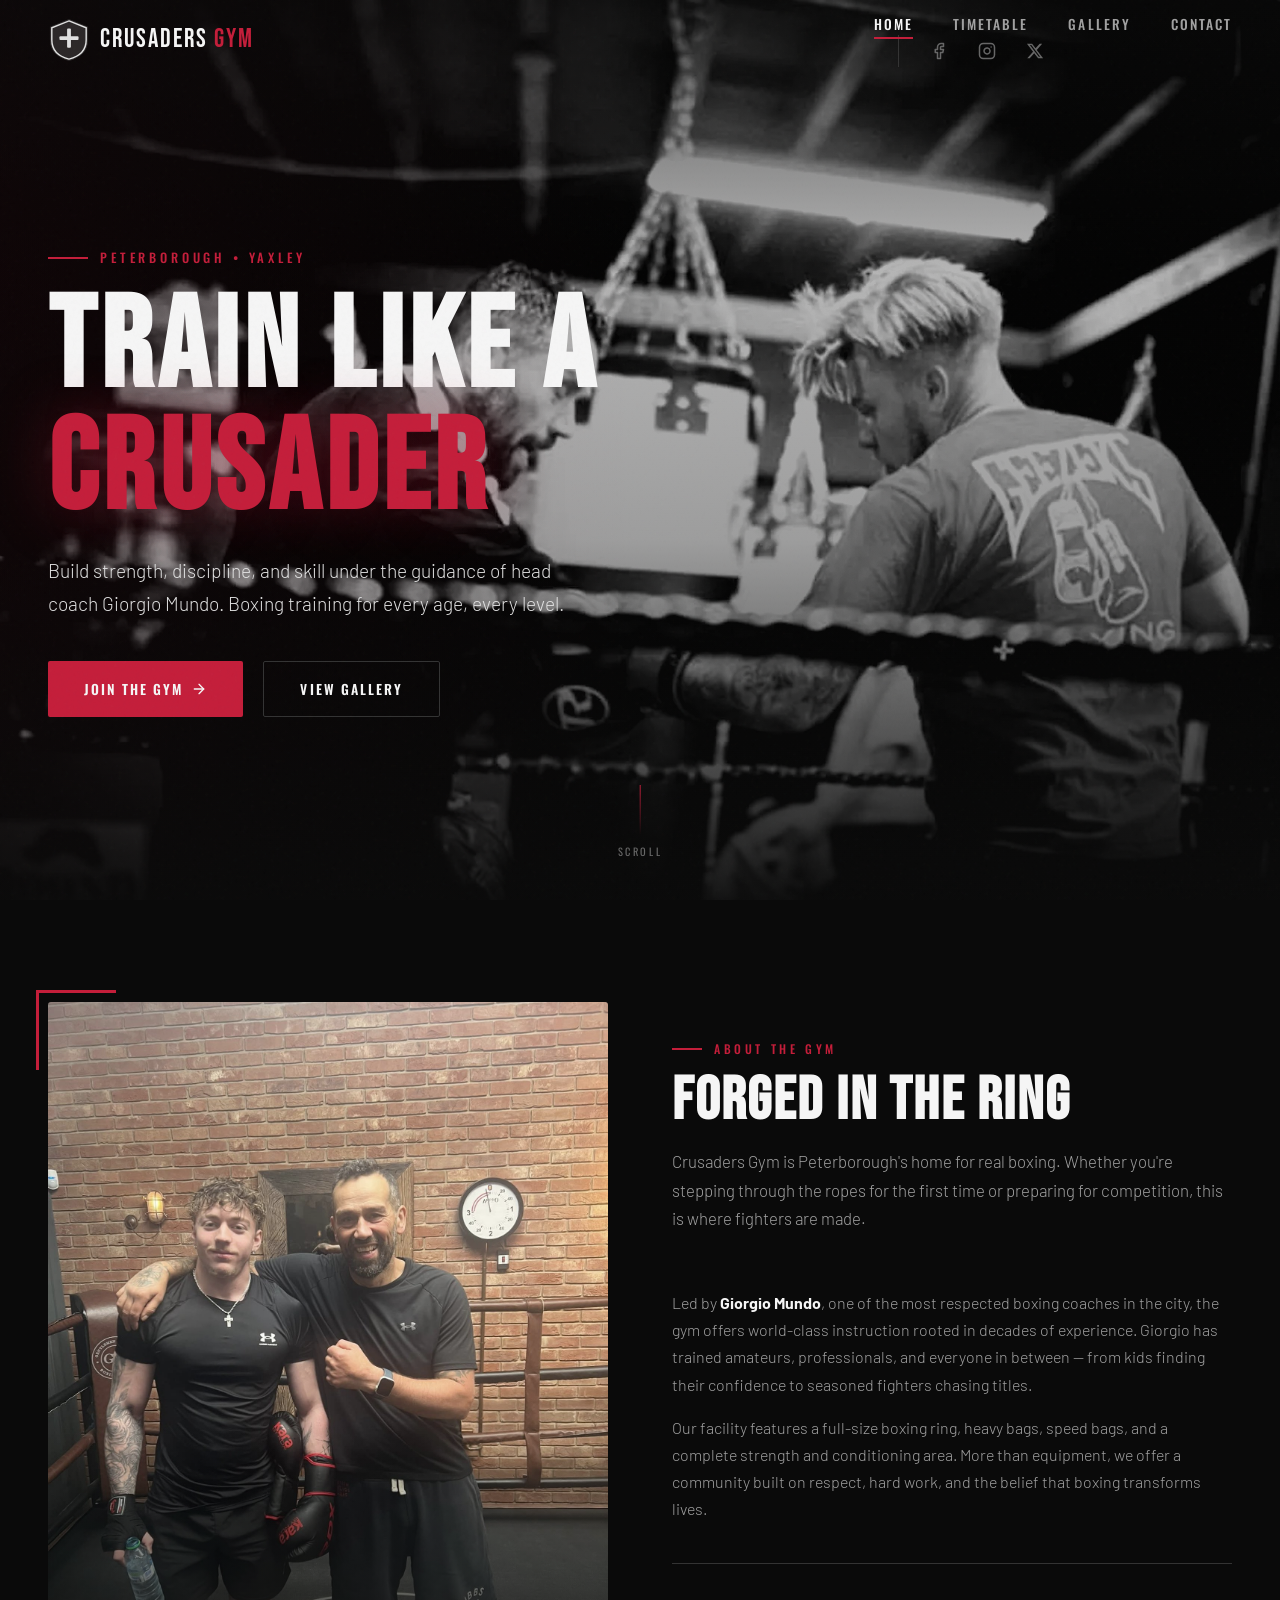
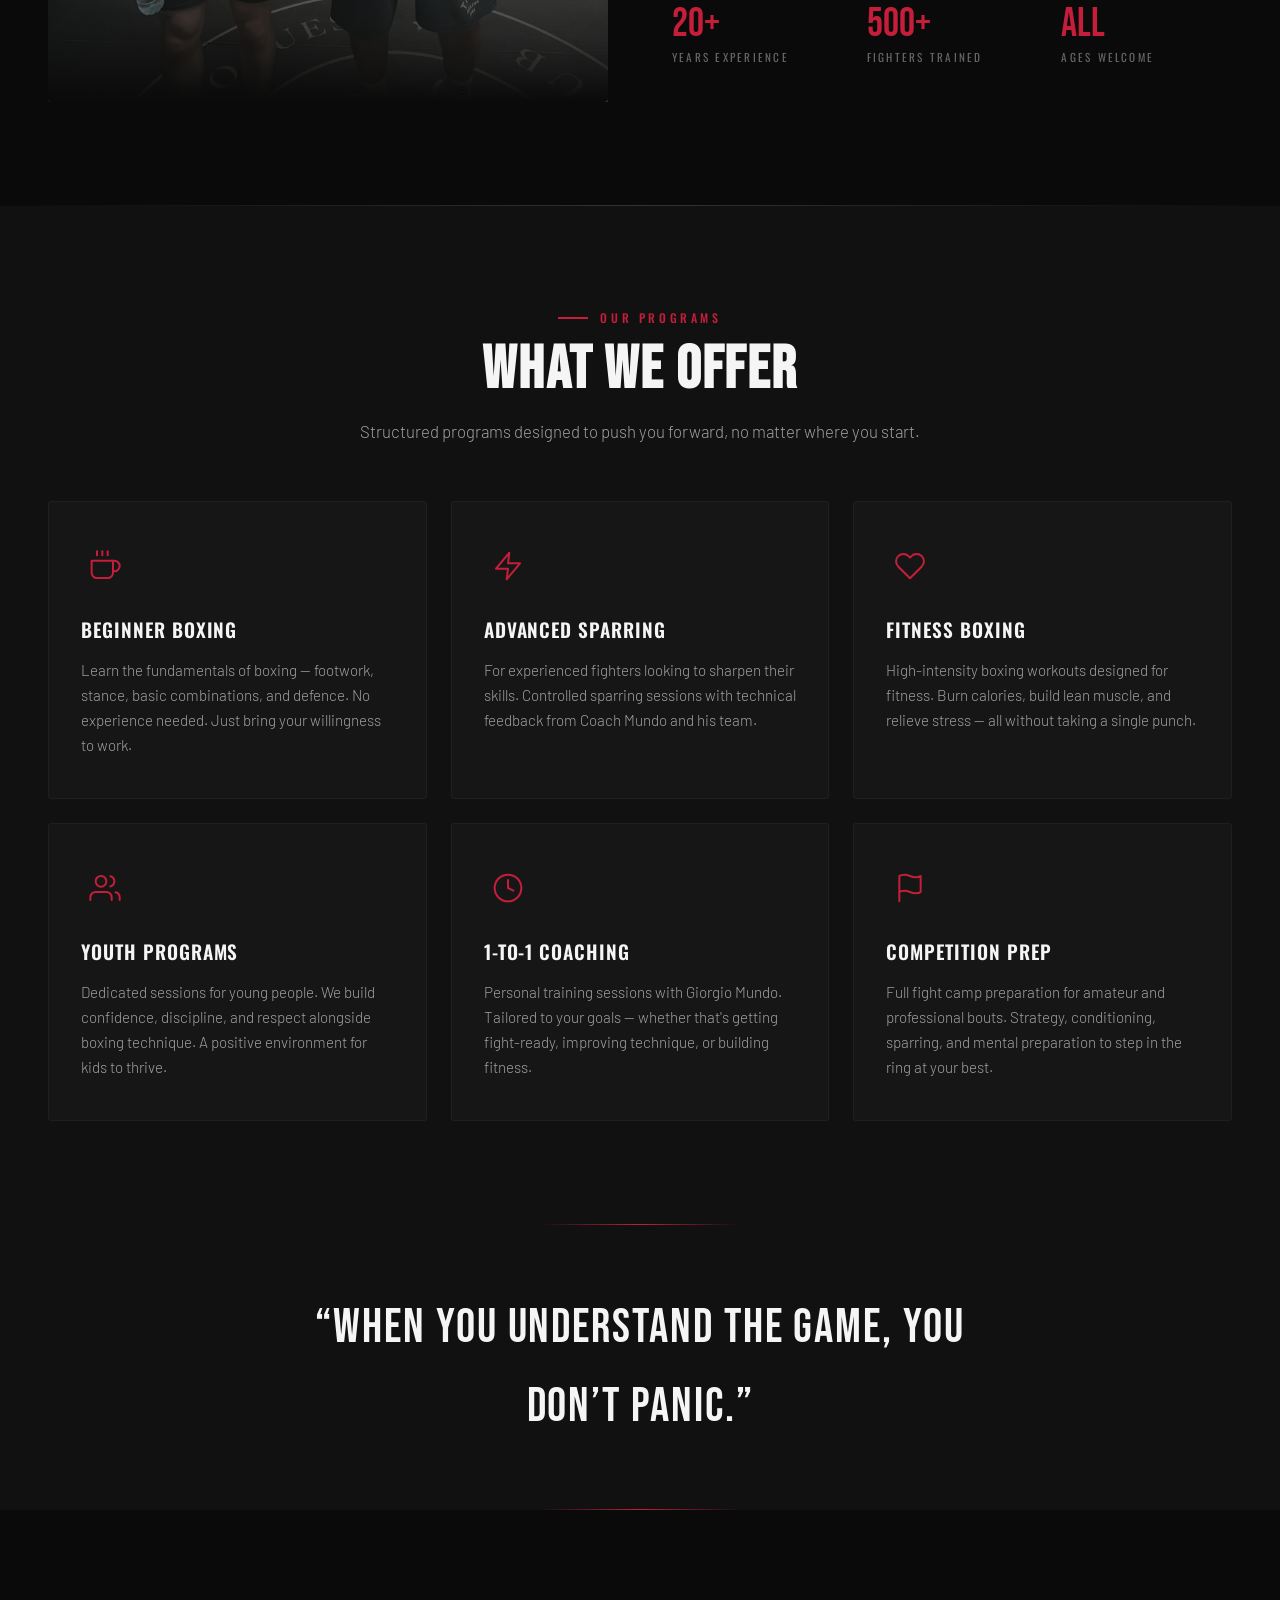
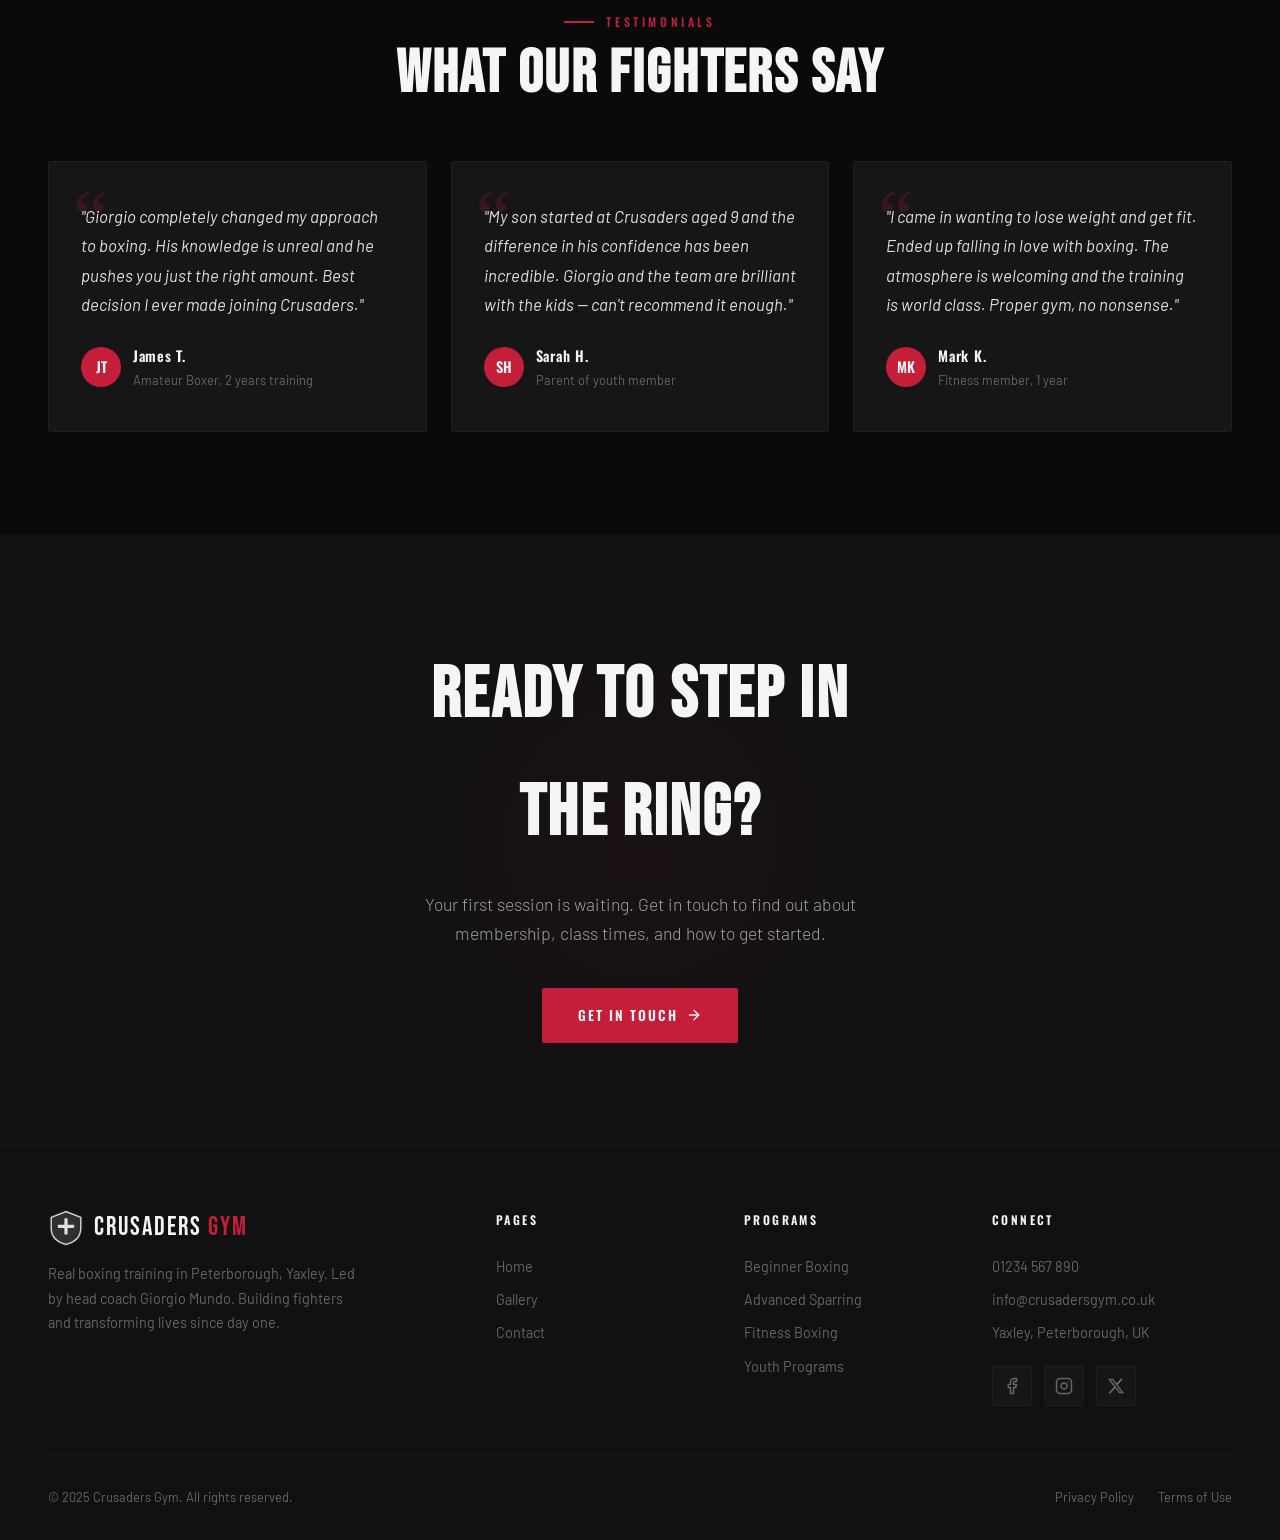
==== commit 93018a37: "changing the cache settings" ====
--- a/index.html
+++ b/index.html
@@ -24,7 +24,7 @@
   <!-- Favicon placeholder -->
   <link rel="icon" type="image/svg+xml" href="data:image/svg+xml,%3Csvg xmlns='http://www.w3.org/2000/svg' viewBox='0 0 100 100'%3E%3Ctext y='.9em' font-size='90'%3E🥊%3C/text%3E%3C/svg%3E">
 
-  <link rel="stylesheet" href="css/styles.css">
+  <link rel="stylesheet" href="css/styles.css?v=2">
 </head>
 <body>
 
--- a/css/styles.css
+++ b/css/styles.css
@@ -323,6 +323,7 @@
   .nav-menu.open .nav-links a:nth-child(1) { transition-delay: 0.1s; }
   .nav-menu.open .nav-links a:nth-child(2) { transition-delay: 0.15s; }
   .nav-menu.open .nav-links a:nth-child(3) { transition-delay: 0.2s; }
+  .nav-menu.open .nav-links a:nth-child(4) { transition-delay: 0.25s; }
 
   .nav-social {
     margin-left: 0;
@@ -430,7 +431,7 @@
   font-family: var(--font-body);
   font-size: clamp(1rem, 2vw, 1.2rem);
   font-weight: 300;
-  color: var(--color-gray-300);
+  color: var(--color-white-300);
   max-width: 520px;
   margin-bottom: 2.5rem;
   line-height: 1.7;
@@ -1470,68 +1471,341 @@
     grid-template-columns: 1fr;
   }
 }
-.timetable-section {
-    padding: 40px 20px;
-    text-align: center;
-    background-color: #000; /* Black background for boxing vibe */
-    color: #fff;
-}
-
-.timetable-section h1 {
-    color: #c00; /* Red header */
-}
-
-.timetable {
+
+/* ============================================
+   TIMETABLE PAGE
+   ============================================ */
+
+/* --- Color Pips / Dots --- */
+.tt-dot-children  { background: #e85d26; }
+.tt-dot-circuits  { background: #2e86de; }
+.tt-dot-boxing    { background: var(--color-red); }
+.tt-dot-sparring  { background: #f0c929; }
+.tt-dot-private   { background: #8854d0; }
+.tt-dot-closed    { background: var(--color-gray-700); }
+
+/* --- Legend --- */
+.tt-legend {
+  display: flex;
+  flex-wrap: wrap;
+  justify-content: center;
+  gap: 1.25rem 2rem;
+  padding: 1.5rem 2rem;
+  background: var(--color-bg-card);
+  border: 1px solid rgba(255,255,255,0.04);
+  border-radius: 3px;
+}
+
+.tt-legend-item {
+  display: flex;
+  align-items: center;
+  gap: 0.5rem;
+  font-family: var(--font-heading);
+  font-size: 0.75rem;
+  font-weight: 500;
+  letter-spacing: 0.1em;
+  text-transform: uppercase;
+  color: var(--color-gray-300);
+}
+
+.tt-legend-dot {
+  width: 10px;
+  height: 10px;
+  border-radius: 2px;
+  flex-shrink: 0;
+}
+
+/* --- Desktop Table --- */
+.tt-table-wrap {
+  overflow-x: auto;
+  border-radius: 3px;
+  border: 1px solid rgba(255,255,255,0.06);
+}
+
+.tt-table {
+  width: 100%;
+  border-collapse: collapse;
+  font-family: var(--font-body);
+  font-size: 0.9rem;
+  min-width: 700px;
+}
+
+.tt-table thead {
+  background: var(--color-bg-card);
+}
+
+.tt-table th {
+  font-family: var(--font-heading);
+  font-size: 0.75rem;
+  font-weight: 600;
+  letter-spacing: 0.15em;
+  text-transform: uppercase;
+  color: var(--color-white);
+  padding: 1rem 0.75rem;
+  text-align: center;
+  border-bottom: 2px solid var(--color-red);
+}
+
+.tt-th-time {
+  text-align: left !important;
+  padding-left: 1.25rem !important;
+  width: 130px;
+}
+
+.tt-table td {
+  padding: 0.85rem 0.75rem;
+  text-align: center;
+  border-bottom: 1px solid rgba(255,255,255,0.04);
+  vertical-align: middle;
+  transition: background 0.2s ease;
+}
+
+.tt-table tbody tr:hover td {
+  background: rgba(255,255,255,0.02);
+}
+
+.tt-time {
+  font-family: var(--font-heading);
+  font-size: 0.8rem;
+  font-weight: 500;
+  letter-spacing: 0.05em;
+  color: var(--color-white);
+  text-align: left !important;
+  padding-left: 1.25rem !important;
+  white-space: nowrap;
+}
+
+.tt-closed {
+  color: var(--color-gray-700);
+  font-size: 0.8rem;
+  font-weight: 400;
+  letter-spacing: 0.05em;
+}
+
+.tt-empty {
+  color: var(--color-gray-700);
+}
+
+.tt-active {
+  font-weight: 500;
+  font-size: 0.85rem;
+  color: var(--color-white);
+  position: relative;
+}
+
+.tt-pip {
+  display: inline-block;
+  width: 8px;
+  height: 8px;
+  border-radius: 2px;
+  margin-right: 0.4rem;
+  vertical-align: middle;
+  position: relative;
+  top: -1px;
+}
+
+/* Subtle background tint per session type */
+.tt-children { background: rgba(232, 93, 38, 0.06); }
+.tt-circuits { background: rgba(46, 134, 222, 0.06); }
+.tt-boxing   { background: rgba(196, 30, 58, 0.06); }
+.tt-sparring { background: rgba(240, 201, 41, 0.06); }
+.tt-private  { background: rgba(136, 84, 208, 0.06); }
+
+/* Gap row to visually separate morning / evening */
+.tt-gap-row td {
+  padding: 0;
+  height: 8px;
+  border-bottom: none;
+  background: var(--color-bg) !important;
+  position: relative;
+}
+
+.tt-gap-row td::after {
+  content: '';
+  position: absolute;
+  left: 10%;
+  right: 10%;
+  top: 50%;
+  height: 1px;
+  background: linear-gradient(90deg, transparent, var(--color-gray-700), transparent);
+}
+
+/* --- Mobile Card View --- */
+.tt-cards {
+  display: none;
+  flex-direction: column;
+  gap: 1rem;
+}
+
+.tt-day-card {
+  background: var(--color-bg-card);
+  border: 1px solid rgba(255,255,255,0.06);
+  border-radius: 3px;
+  overflow: hidden;
+}
+
+.tt-day-card.tt-day-closed {
+  opacity: 0.5;
+}
+
+.tt-day-header {
+  display: flex;
+  align-items: center;
+  justify-content: space-between;
+  padding: 1rem 1.25rem;
+  border-bottom: 1px solid rgba(255,255,255,0.04);
+  background: rgba(255,255,255,0.02);
+}
+
+.tt-day-name {
+  font-family: var(--font-heading);
+  font-size: 1rem;
+  font-weight: 600;
+  letter-spacing: 0.08em;
+  text-transform: uppercase;
+  color: var(--color-white);
+}
+
+.tt-day-badge {
+  font-family: var(--font-heading);
+  font-size: 0.65rem;
+  font-weight: 500;
+  letter-spacing: 0.15em;
+  text-transform: uppercase;
+  color: var(--color-white);
+  background: var(--color-red);
+  padding: 0.3rem 0.7rem;
+  border-radius: 2px;
+}
+
+.tt-badge-closed {
+  background: var(--color-gray-700);
+  color: var(--color-gray-500);
+}
+
+.tt-badge-private {
+  background: rgba(136, 84, 208, 0.2);
+  color: #b388ff;
+}
+
+.tt-day-note {
+  padding: 1rem 1.25rem;
+  font-size: 0.85rem;
+  color: var(--color-gray-500);
+}
+
+.tt-day-slots {
+  padding: 0.25rem 0;
+}
+
+.tt-slot {
+  display: flex;
+  align-items: center;
+  flex-wrap: wrap;
+  gap: 0.5rem;
+  padding: 0.85rem 1.25rem;
+  border-bottom: 1px solid rgba(255,255,255,0.03);
+  transition: background 0.2s ease;
+}
+
+.tt-slot:last-child {
+  border-bottom: none;
+}
+
+.tt-slot:hover {
+  background: rgba(255,255,255,0.02);
+}
+
+.tt-slot-time {
+  font-family: var(--font-heading);
+  font-size: 0.75rem;
+  font-weight: 500;
+  letter-spacing: 0.08em;
+  color: var(--color-gray-500);
+  min-width: 130px;
+}
+
+.tt-slot-info {
+  display: flex;
+  align-items: center;
+  gap: 0.4rem;
+}
+
+.tt-slot-name {
+  font-weight: 500;
+  color: var(--color-white);
+  font-size: 0.95rem;
+}
+
+.tt-slot-note {
+  width: 100%;
+  font-size: 0.8rem;
+  color: var(--color-gray-500);
+  padding-left: 130px;
+  margin-top: -0.25rem;
+}
+
+/* --- Info box --- */
+.tt-info {
+  display: flex;
+  align-items: flex-start;
+  gap: 1rem;
+  padding: 1.25rem 1.5rem;
+  background: var(--color-bg-card);
+  border: 1px solid rgba(255,255,255,0.06);
+  border-left: 3px solid var(--color-red);
+  border-radius: 0 3px 3px 0;
+  font-size: 0.9rem;
+  line-height: 1.6;
+}
+
+.tt-info-icon {
+  flex-shrink: 0;
+  color: var(--color-red);
+  margin-top: 2px;
+}
+
+.tt-info a:hover {
+  border-color: var(--color-red) !important;
+}
+
+/* --- Responsive: swap table for cards on mobile --- */
+@media (max-width: 768px) {
+  .tt-table-wrap {
+    display: none;
+  }
+
+  .tt-cards {
+    display: flex;
+  }
+
+  .tt-legend {
+    gap: 0.75rem 1.5rem;
+    padding: 1.25rem 1rem;
+  }
+
+  .tt-legend-item {
+    font-size: 0.7rem;
+  }
+
+  .tt-slot-note {
+    padding-left: 0;
+  }
+}
+
+@media (max-width: 480px) {
+  .tt-slot-time {
+    min-width: 0;
     width: 100%;
-    max-width: 1200px;
-    margin: 30px auto;
-    border-collapse: collapse;
-    font-family: sans-serif;
-}
-
-.timetable th, .timetable td {
-    border: 1px solid #fff;
-    padding: 12px;
-    text-align: center;
-}
-
-.timetable th {
-    background-color: #c00; /* Red headers */
-    color: #fff;
-}
-
-.timetable td {
-    background-color: #111; /* Dark gray cells */
-}
-
-.timetable td.active-slot {
-    background-color: #c00 !important;   /* Strong red for classes */
-    color: white;
-    font-weight: bold;
-}
-
-
-/* Ensure closed/empty stay dark */
-.timetable td:contains('Closed'),
-.timetable td:contains('-') {
-    background-color: #222;
-    color: #aaa;
-}
-.note {
-    font-style: italic;
-    color: #ccc;
-}
-.timetable td.private-slot {
-    background-color: #28a745 !important;  /* Green */
-    color: white !important;
-}
-
-/* Mobile responsiveness */
-@media (max-width: 768px) {
-    .timetable {
-        font-size: 0.8em;
-    }
-    .timetable th, .timetable td {
-        padding: 8px;
-    }
+  }
+
+  .tt-slot {
+    flex-direction: column;
+    align-items: flex-start;
+    gap: 0.3rem;
+  }
+
+  .tt-slot-note {
+    padding-left: 0;
+  }
 }
